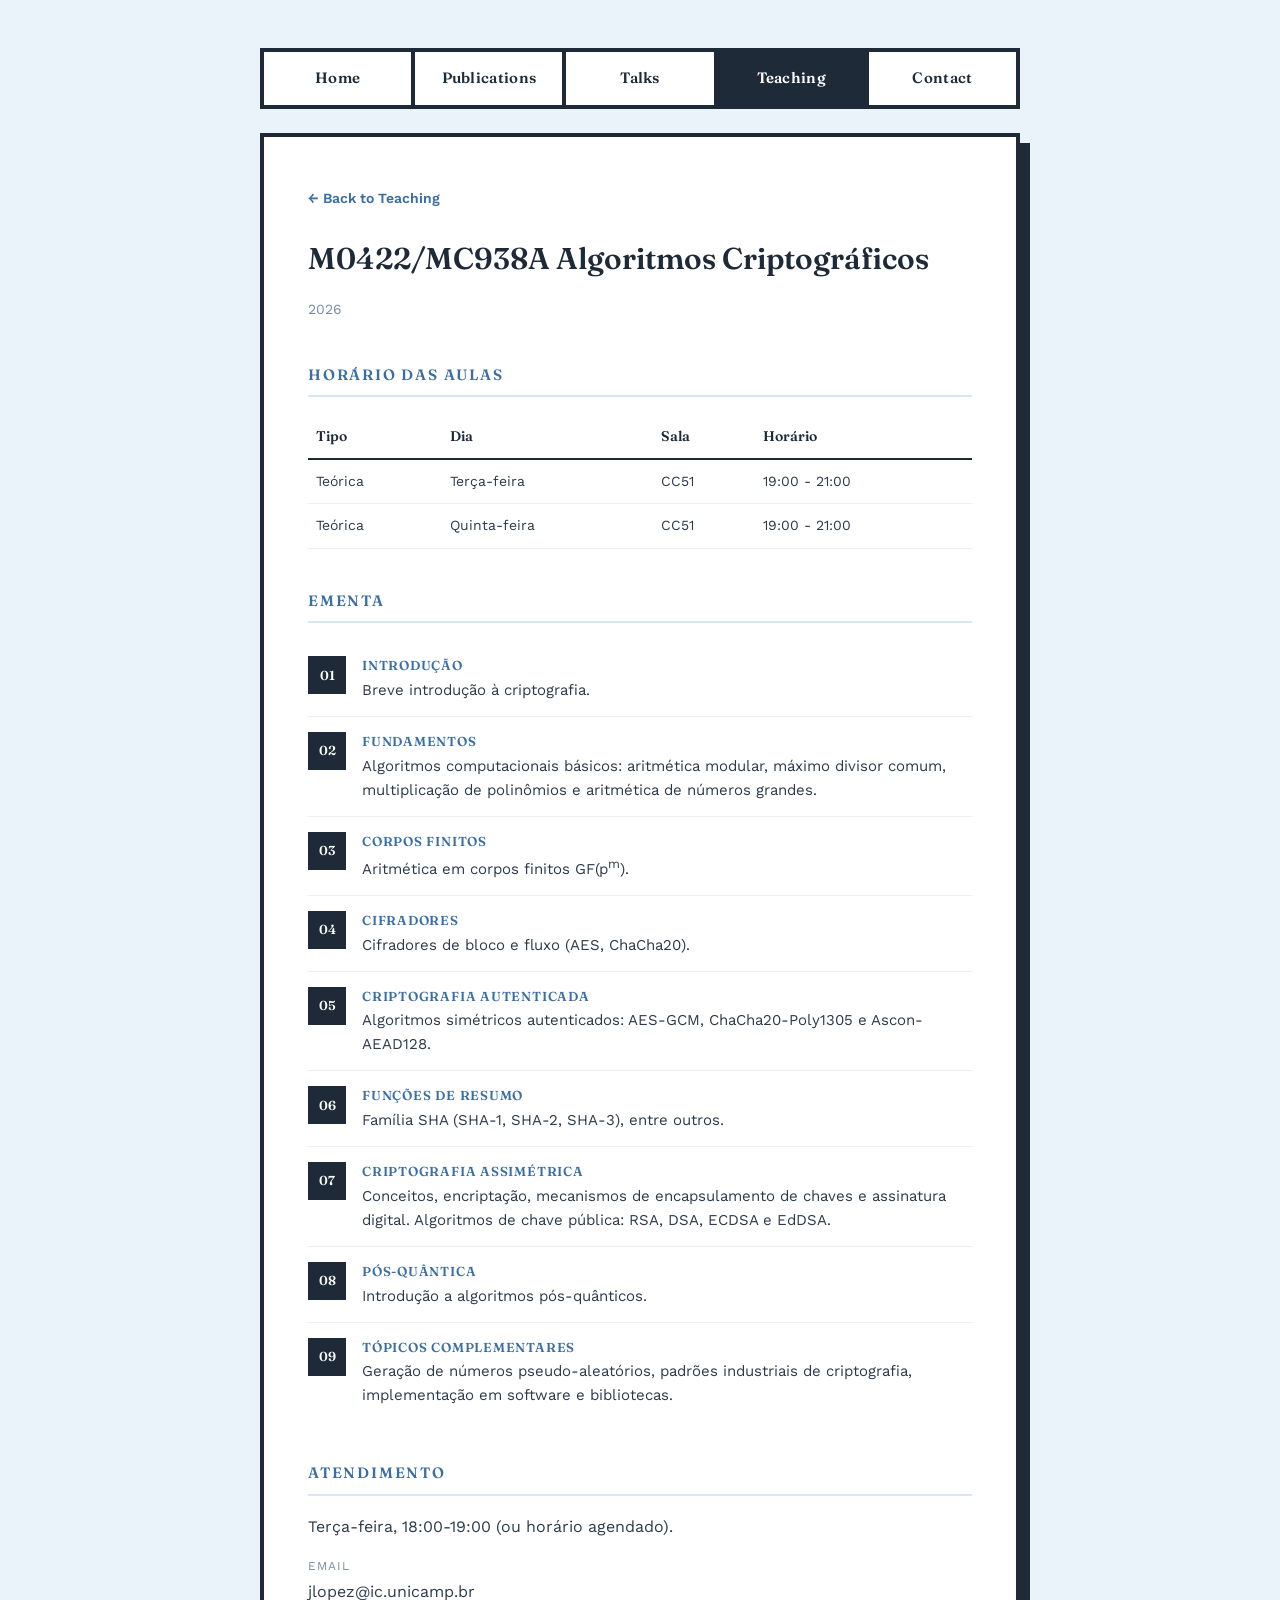
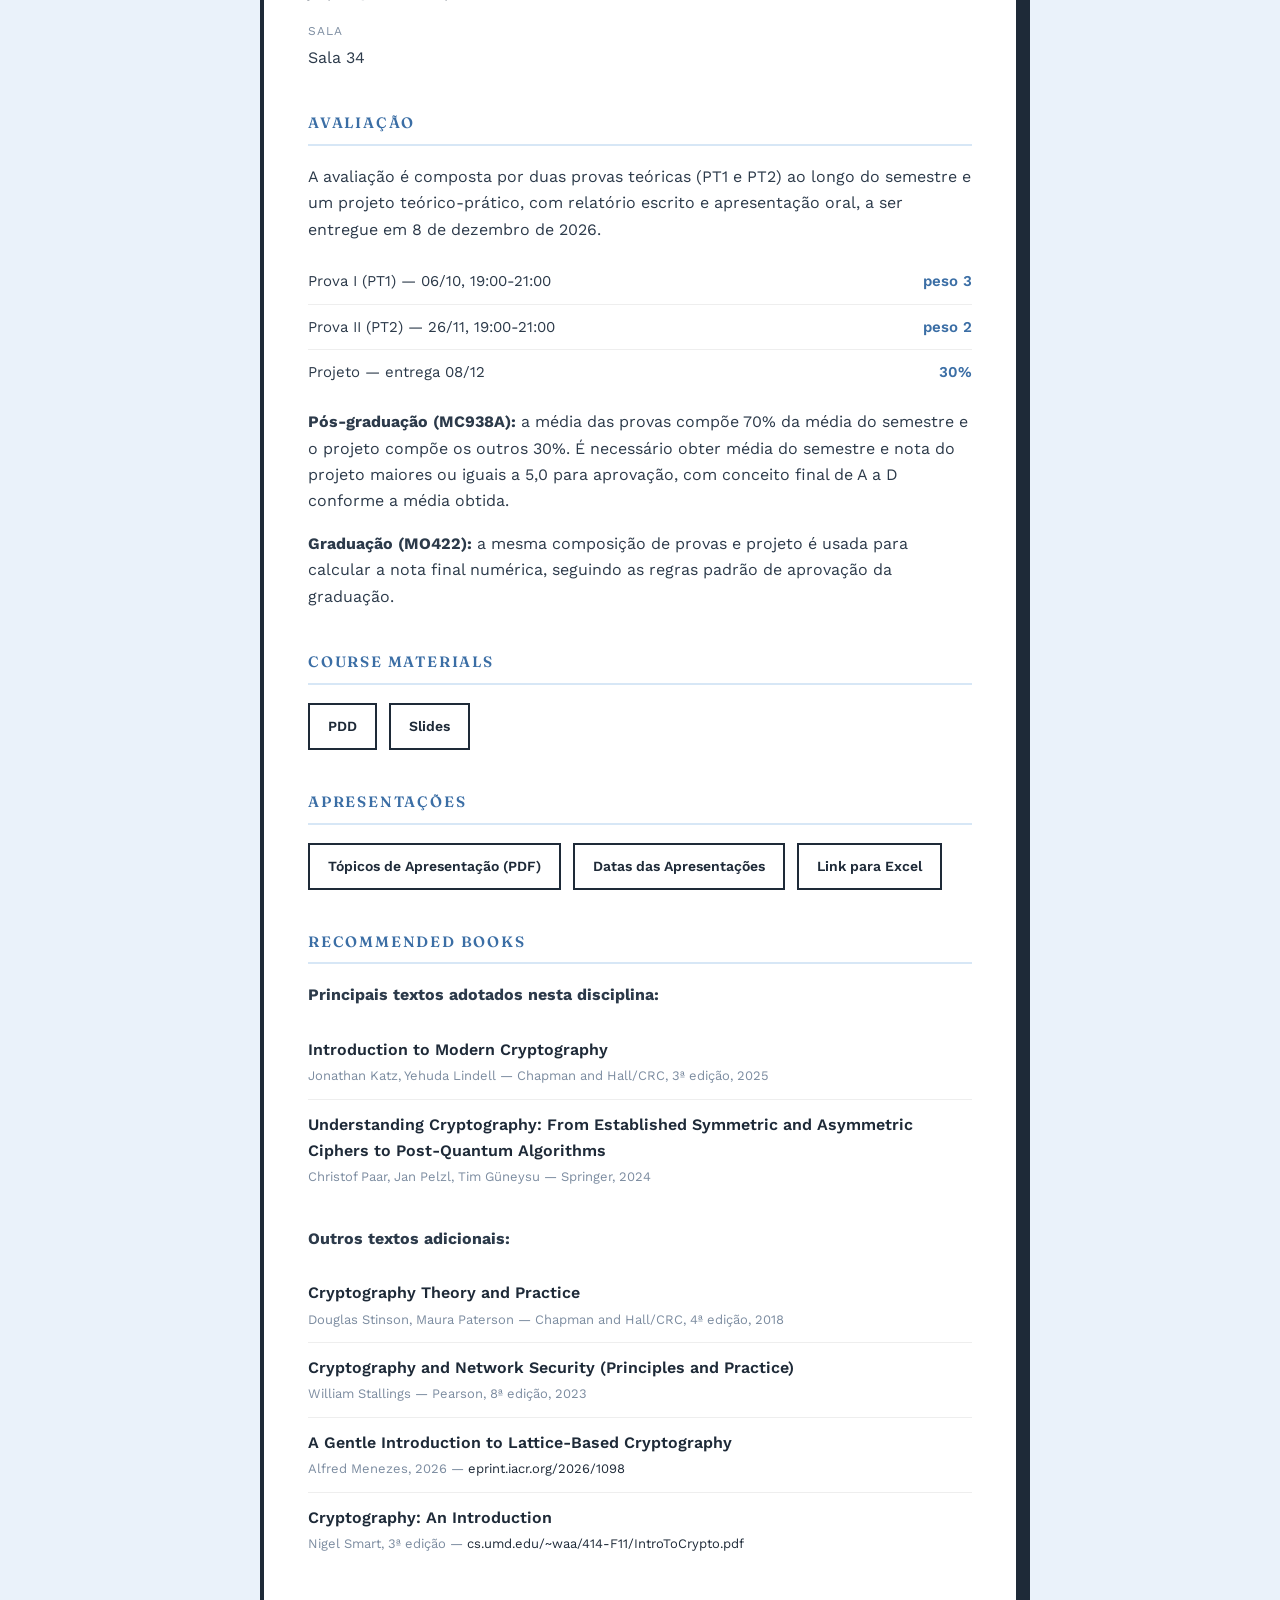
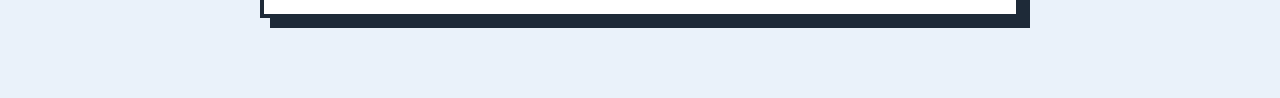
==== courses/M0422/index.html @ 2acc17bf "tela_Slides" ====
<!DOCTYPE html>
<html lang="pt-br">
<head>
  <meta charset="UTF-8">
  <meta name="viewport" content="width=device-width, initial-scale=1.0">
  <title>M0422 — Julio López</title>

  <link rel="preconnect" href="https://fonts.googleapis.com">
  <link href="https://fonts.googleapis.com/css2?family=Fraunces:wght@500;600;700&family=Work+Sans:wght@400;500;600&display=swap" rel="stylesheet">

  <link rel="stylesheet" href="../../assets/css/style.css">

  <style>
    .ementa-list {
      list-style: none;
      padding: 0;
      margin: 0;
      counter-reset: ementa-counter;
    }

    .ementa-list li {
      counter-increment: ementa-counter;
      display: flex;
      gap: 16px;
      align-items: flex-start;
      padding: 14px 0;
      border-bottom: 1px solid #eee;
    }

    .ementa-list li:last-child {
      border-bottom: none;
    }

    .ementa-list li::before {
      content: counter(ementa-counter, decimal-leading-zero);
      flex-shrink: 0;
      width: 34px;
      height: 34px;
      display: flex;
      align-items: center;
      justify-content: center;
      font-family: var(--font-display);
      font-weight: 600;
      font-size: 13px;
      color: var(--card-bg);
      background: var(--ink);
      border: 2px solid var(--ink);
      margin-top: 1px;
    }

    .ementa-list .ementa-text {
      font-size: 15px;
      line-height: 1.6;
    }

    .ementa-list .ementa-tag {
      display: block;
      font-family: var(--font-display);
      font-weight: 600;
      font-size: 13px;
      text-transform: uppercase;
      letter-spacing: 0.06em;
      color: var(--accent);
      margin-bottom: 2px;
    }
  </style>
</head>
<body>

  <nav class="top-nav">
    <a href="../../index.html">Home</a>
    <a href="../../publications.html">Publications</a>
    <a href="../../talks.html">Talks</a>
    <a href="../../teaching.html" class="active">Teaching</a>
    <a href="../../contact.html">Contact</a>
  </nav>

  <div class="card">

    <a href="../../teaching.html" class="back-link">← Back to Teaching</a>

    <h1 class="profile-name" style="margin-bottom: 4px;">M0422/MC938A Algoritmos Criptográficos</h1>
    <p class="profile-meta" style="margin-bottom: 30px;">2026</p>

        <section>
      <h2>Horário das Aulas</h2>
      <table class="schedule-table">
        <tr>
          <th>Tipo</th>
          <th>Dia</th>
          <th>Sala</th>
          <th>Horário</th>
        </tr>
        <tr>
          <td>Teórica</td>
          <td>Terça-feira</td>
          <td>CC51</td>
          <td>19:00 - 21:00</td>
        </tr>
        <tr>
          <td>Teórica</td>
          <td>Quinta-feira</td>
          <td>CC51</td>
          <td>19:00 - 21:00</td>
        </tr>
      </table>
    </section>
    
    <section>
      <h2>Ementa</h2>
      <ul class="ementa-list">
        <li>
          <div class="ementa-text">
            <span class="ementa-tag">Introdução</span>
            Breve introdução à criptografia.
          </div>
        </li>
        <li>
          <div class="ementa-text">
            <span class="ementa-tag">Fundamentos</span>
            Algoritmos computacionais básicos: aritmética modular, máximo divisor comum, multiplicação de polinômios e aritmética de números grandes.
          </div>
        </li>
        <li>
          <div class="ementa-text">
            <span class="ementa-tag">Corpos finitos</span>
            Aritmética em corpos finitos GF(p<sup>m</sup>).
          </div>
        </li>
        <li>
          <div class="ementa-text">
            <span class="ementa-tag">Cifradores</span>
            Cifradores de bloco e fluxo (AES, ChaCha20).
          </div>
        </li>
        <li>
          <div class="ementa-text">
            <span class="ementa-tag">Criptografia autenticada</span>
            Algoritmos simétricos autenticados: AES-GCM, ChaCha20-Poly1305 e Ascon-AEAD128.
          </div>
        </li>
        <li>
          <div class="ementa-text">
            <span class="ementa-tag">Funções de resumo</span>
            Família SHA (SHA-1, SHA-2, SHA-3), entre outros.
          </div>
        </li>
        <li>
          <div class="ementa-text">
            <span class="ementa-tag">Criptografia assimétrica</span>
            Conceitos, encriptação, mecanismos de encapsulamento de chaves e assinatura digital. Algoritmos de chave pública: RSA, DSA, ECDSA e EdDSA.
          </div>
        </li>
        <li>
          <div class="ementa-text">
            <span class="ementa-tag">Pós-quântica</span>
            Introdução a algoritmos pós-quânticos.
          </div>
        </li>
        <li>
          <div class="ementa-text">
            <span class="ementa-tag">Tópicos complementares</span>
            Geração de números pseudo-aleatórios, padrões industriais de criptografia, implementação em software e bibliotecas.
          </div>
        </li>
      </ul>
    </section>



    <section>
      <h2>Atendimento</h2>
      <p class="bio-text">Terça-feira, 18:00-19:00 (ou horário agendado).</p>
      <div class="contact-field">
        <div class="contact-label">Email</div>
        <div class="contact-value">jlopez@ic.unicamp.br</div>
      </div>
      <div class="contact-field">
        <div class="contact-label">Sala</div>
        <div class="contact-value">Sala 34</div>
      </div>
    </section>

    <section>
      <h2>Avaliação</h2>
      <p class="bio-text">
        A avaliação é composta por duas provas teóricas (PT1 e PT2) ao longo do semestre e um projeto
        teórico-prático, com relatório escrito e apresentação oral, a ser entregue em 8 de dezembro de 2026.
      </p>
      <ul class="grading-list">
        <li>
          <span>Prova I (PT1) — 06/10, 19:00-21:00</span>
          <span class="grading-weight">peso 3</span>
        </li>
        <li>
          <span>Prova II (PT2) — 26/11, 19:00-21:00</span>
          <span class="grading-weight">peso 2</span>
        </li>
        <li>
          <span>Projeto — entrega 08/12</span>
          <span class="grading-weight">30%</span>
        </li>
      </ul>
      <p class="bio-text" style="margin-top: 14px;">
        <strong>Pós-graduação (MC938A):</strong> a média das provas compõe 70% da média do semestre e o
        projeto compõe os outros 30%. É necessário obter média do semestre e nota do projeto maiores ou
        iguais a 5,0 para aprovação, com conceito final de A a D conforme a média obtida.
      </p>
      <p class="bio-text">
        <strong>Graduação (MO422):</strong> a mesma composição de provas e projeto é usada para calcular a
        nota final numérica, seguindo as regras padrão de aprovação da graduação.
      </p>
    </section>

    <section>
  <h2>Course Materials</h2>
  <div class="resource-links">
    <a href="https://drive.google.com/file/d/1GjkpeFEqnOr3xIIUuOeKSNVQoxFc2pYh/view?usp=sharing" class="resource-link" target="_blank">PDD</a>
     <a href="slidesM0422.html" class="resource-link">Slides</a>
  </div>
</section>

<section>
  <h2>Apresentações</h2>
  <div class="resource-links">
    <a href="index.html" class="resource-link" target="_blank">Tópicos de Apresentação (PDF)</a>
    <a href="index.html" class="resource-link" target="_blank">Datas das Apresentações</a>
    <a href="index.html" class="resource-link" target="_blank">Link para Excel</a>
  </div>
</section>

    <section>
      <h2>Recommended Books</h2>

      <p class="bio-text" style="margin-top: 18px;"><strong>Principais textos adotados nesta disciplina:</strong></p>
      <ul class="textbook-list">
        <li>
          <div class="textbook-title">Introduction to Modern Cryptography</div>
          <div class="textbook-meta">Jonathan Katz, Yehuda Lindell — Chapman and Hall/CRC, 3ª edição, 2025</div>
        </li>
        <li>
          <div class="textbook-title">Understanding Cryptography: From Established Symmetric and Asymmetric Ciphers to Post-Quantum Algorithms</div>
          <div class="textbook-meta">Christof Paar, Jan Pelzl, Tim Güneysu — Springer, 2024</div>
        </li>
      </ul>

      <p class="bio-text" style="margin-top: 26px;"><strong>Outros textos adicionais:</strong></p>
      <ul class="textbook-list">
        <li>
          <div class="textbook-title">Cryptography Theory and Practice</div>
          <div class="textbook-meta">Douglas Stinson, Maura Paterson — Chapman and Hall/CRC, 4ª edição, 2018</div>
        </li>
        <li>
          <div class="textbook-title">Cryptography and Network Security (Principles and Practice)</div>
          <div class="textbook-meta">William Stallings — Pearson, 8ª edição, 2023</div>
        </li>
        <li>
          <div class="textbook-title">A Gentle Introduction to Lattice-Based Cryptography</div>
          <div class="textbook-meta">Alfred Menezes, 2026 — <a href="https://eprint.iacr.org/2026/1098" target="_blank" class="course-link">eprint.iacr.org/2026/1098</a></div>
        </li>
        <li>
          <div class="textbook-title">Cryptography: An Introduction</div>
          <div class="textbook-meta">Nigel Smart, 3ª edição — <a href="https://www.cs.umd.edu/~waa/414-F11/IntroToCrypto.pdf" target="_blank" class="course-link">cs.umd.edu/~waa/414-F11/IntroToCrypto.pdf</a></div>
        </li>
      </ul>
    </section>

  </div>

</body>
</html>
---- assets/css/style.css ----
:root {
  --bg-page: #EAF2FA;
  --bg-page-soft: #D7E7F6;
  --ink: #1E2A38;
  --text: #2C3A4A;
  --muted: #7C8CA0;
  --card-bg: #FFFFFF;
  --accent: #3B6EA5;
  --chip-bg: #F2F7FC;

  --font-display: 'Fraunces', Georgia, serif;
  --font-body: 'Work Sans', -apple-system, sans-serif;

  --border-width: 4px;
  --shadow-offset: 10px;
}

* {
  box-sizing: border-box;
}

html, body {
  margin: 0;
  padding: 0;
}

body {
  font-family: var(--font-body);
  color: var(--text);
  line-height: 1.65;
  background-color: var(--bg-page);
  min-height: 100vh;
  padding: 48px 20px 80px;
}

.top-nav {
  max-width: 760px;
  margin: 0 auto 24px;
  display: flex;
  border: var(--border-width) solid var(--ink);
  background: var(--card-bg);
}

.top-nav a {
  flex: 1;
  text-align: center;
  font-family: var(--font-display);
  font-weight: 600;
  font-size: 15px;
  text-decoration: none;
  color: var(--ink);
  background: var(--card-bg);
  padding: 14px 10px;
  letter-spacing: 0.02em;
  border-right: var(--border-width) solid var(--ink);
  transition: background 0.15s ease, color 0.15s ease;
}

.top-nav a:last-child {
  border-right: none;
}

.top-nav a:hover {
  background: var(--bg-page-soft);
}

.top-nav a.active {
  background: var(--ink);
  color: var(--card-bg);
}

.card {
  max-width: 760px;
  margin: 0 auto;
  background: var(--card-bg);
  border: var(--border-width) solid var(--ink);
  box-shadow: var(--shadow-offset) var(--shadow-offset) 0 var(--ink);
  padding: 48px 44px;
}

@media (max-width: 600px) {
  .card { padding: 32px 24px; }
  :root { --shadow-offset: 6px; }
}

.profile-block {
  display: flex;
  gap: 28px;
  align-items: center;
  margin-bottom: 36px;
  flex-wrap: wrap;
}

.profile-block img {
  width: 128px;
  height: 128px;
  object-fit: cover;
  border: var(--border-width) solid var(--ink);
  flex-shrink: 0;
}

.profile-name {
  font-family: var(--font-display);
  font-size: 30px;
  font-weight: 600;
  margin: 0 0 8px 0;
  color: var(--ink);
}

.profile-meta {
  font-size: 14px;
  color: var(--muted);
  line-height: 1.8;
}

.profile-meta a {
  color: var(--accent);
  text-decoration: none;
}

.profile-meta a:hover {
  text-decoration: underline;
}

section {
  margin-top: 40px;
}

section h2 {
  font-family: var(--font-display);
  font-size: 15px;
  font-weight: 600;
  text-transform: uppercase;
  letter-spacing: 0.12em;
  color: var(--accent);
  border-bottom: 2px solid var(--bg-page-soft);
  padding-bottom: 8px;
  margin: 0 0 18px 0;
}

.bio-text p {
  margin: 0 0 14px 0;
}

.chip-list {
  display: flex;
  flex-wrap: wrap;
  gap: 10px;
}

.chip {
  font-size: 14px;
  font-weight: 500;
  color: var(--ink);
  background: var(--chip-bg);
  border: 2px solid var(--ink);
  padding: 8px 16px;
  cursor: default;
  transition: transform 0.2s ease, background 0.2s ease, box-shadow 0.2s ease;
}

.chip:hover {
  transform: scale(1.12);
  background: var(--bg-page);
  box-shadow: 3px 3px 0 var(--ink);
}

.awards-list {
  list-style: none;
  padding: 0;
  margin: 0;
}

.awards-list li {
  display: flex;
  gap: 14px;
  padding: 10px 0;
  border-bottom: 1px solid #eee;
  font-size: 15px;
}

.awards-list li:last-child {
  border-bottom: none;
}

.award-year {
  font-family: var(--font-display);
  font-weight: 600;
  color: var(--accent);
  flex-shrink: 0;
  width: 52px;
}

.pub-item {
  padding: 14px 0;
  border-bottom: 1px solid #eee;
}

.pub-item:last-child {
  border-bottom: none;
}

.pub-title {
  font-weight: 600;
  color: var(--ink);
  margin-bottom: 4px;
}

.pub-venue {
  font-size: 13px;
  color: var(--muted);
  font-style: italic;
}

.see-more {
  display: inline-block;
  margin-top: 18px;
  font-weight: 600;
  color: var(--accent);
  text-decoration: none;
  border-bottom: 2px solid var(--accent);
  padding-bottom: 2px;
}

.see-more:hover {
  color: var(--ink);
  border-color: var(--ink);
}

.plain-list {
  padding-left: 20px;
  margin: 0;
}

.plain-list li {
  margin-bottom: 10px;
}

.course-link {
  color: var(--ink);
  text-decoration: none;
  border-bottom: 1px solid transparent;
}

.course-link:hover {
  color: var(--accent);
  border-bottom-color: var(--accent);
}

.back-link {
  display: inline-block;
  margin-bottom: 24px;
  font-size: 14px;
  font-weight: 600;
  color: var(--accent);
  text-decoration: none;
}

.back-link:hover {
  color: var(--ink);
}

.schedule-table {
  width: 100%;
  border-collapse: collapse;
  margin-top: 4px;
}

.schedule-table th,
.schedule-table td {
  text-align: left;
  padding: 10px 8px;
  border-bottom: 1px solid #eee;
  font-size: 14px;
}

.schedule-table th {
  font-family: var(--font-display);
  font-weight: 600;
  color: var(--ink);
  border-bottom: 2px solid var(--ink);
}

.grading-list {
  list-style: none;
  padding: 0;
  margin: 0;
}

.grading-list li {
  display: flex;
  justify-content: space-between;
  padding: 10px 0;
  border-bottom: 1px solid #eee;
  font-size: 15px;
}

.grading-list li:last-child {
  border-bottom: none;
}

.grading-weight {
  font-weight: 600;
  color: var(--accent);
}

.resource-links {
  display: flex;
  gap: 12px;
  flex-wrap: wrap;
}

.resource-link {
  display: inline-block;
  font-weight: 600;
  font-size: 14px;
  color: var(--ink);
  background: var(--card-bg);
  border: 2px solid var(--ink);
  padding: 10px 18px;
  text-decoration: none;
  transition: background 0.15s ease, color 0.15s ease;
}

.resource-link:hover {
  background: var(--ink);
  color: var(--card-bg);
}

.resource-link.primary {
  background: var(--ink);
  color: var(--card-bg);
}

.resource-link.primary:hover {
  background: var(--accent);
  border-color: var(--accent);
}

.textbook-list {
  list-style: none;
  padding: 0;
  margin: 0;
}

.textbook-list li {
  padding: 12px 0;
  border-bottom: 1px solid #eee;
}

.textbook-list li:last-child {
  border-bottom: none;
}

.textbook-title {
  font-weight: 600;
  color: var(--ink);
}

.textbook-meta {
  font-size: 13px;
  color: var(--muted);
  margin-top: 2px;
}

.talk-item {
  padding: 16px 0;
  border-bottom: 1px solid #eee;
}

.talk-item:last-child {
  border-bottom: none;
}

.talk-header {
  display: flex;
  justify-content: space-between;
  align-items: center;
  margin-bottom: 6px;
}

.talk-type {
  font-size: 11px;
  font-weight: 600;
  text-transform: uppercase;
  letter-spacing: 0.06em;
  color: var(--accent);
  background: var(--chip-bg);
  border: 1px solid var(--accent);
  padding: 3px 8px;
}

.talk-date {
  font-size: 13px;
  color: var(--muted);
  font-family: var(--font-display);
  font-weight: 600;
}

.talk-title {
  font-weight: 600;
  color: var(--ink);
  margin-bottom: 4px;
}

.talk-venue {
  font-size: 13px;
  color: var(--muted);
  font-style: italic;
  margin-bottom: 12px;
}

.talk-links {
  display: flex;
  gap: 10px;
  flex-wrap: wrap;
}

.resource-link.small {
  padding: 6px 14px;
  font-size: 13px;
}

.student-group {
  margin-bottom: 22px;
}

.student-group:last-child {
  margin-bottom: 0;
}

.student-group h3 {
  font-family: var(--font-display);
  font-size: 15px;
  font-weight: 600;
  color: var(--ink);
  margin: 0 0 8px 0;
}

.student-list {
  list-style: none;
  padding: 0;
  margin: 0;
}

.student-list li {
  display: flex;
  justify-content: space-between;
  align-items: baseline;
  gap: 12px;
  padding: 8px 0;
  border-bottom: 1px solid #eee;
  font-size: 15px;
}

.student-list li:last-child {
  border-bottom: none;
}

.student-name {
  font-weight: 600;
  color: var(--ink);
  flex-shrink: 0;
}

.student-meta {
  font-size: 13px;
  color: var(--muted);
  text-align: right;
}

.contact-field {
  margin-bottom: 16px;
}

.contact-label {
  font-size: 12px;
  text-transform: uppercase;
  letter-spacing: 0.08em;
  color: var(--muted);
  margin-bottom: 3px;
}

.contact-value a {
  color: var(--accent);
  text-decoration: none;
}

.contact-value a:hover {
  text-decoration: underline;
}

/* --- Ementa (lista numerada com tags) --- */

.ementa-list {
  list-style: none;
  padding: 0;
  margin: 0;
  counter-reset: ementa-counter;
}

.ementa-list li {
  counter-increment: ementa-counter;
  display: flex;
  gap: 16px;
  align-items: flex-start;
  padding: 14px 0;
  border-bottom: 1px solid #eee;
}

.ementa-list li:last-child {
  border-bottom: none;
}

.ementa-list li::before {
  content: counter(ementa-counter, decimal-leading-zero);
  flex-shrink: 0;
  width: 34px;
  height: 34px;
  display: flex;
  align-items: center;
  justify-content: center;
  font-family: var(--font-display);
  font-weight: 600;
  font-size: 13px;
  color: var(--card-bg);
  background: var(--ink);
  border: 2px solid var(--ink);
  margin-top: 1px;
}

.ementa-list .ementa-text {
  font-size: 15px;
  line-height: 1.6;
}

.ementa-list .ementa-tag {
  display: block;
  font-family: var(--font-display);
  font-weight: 600;
  font-size: 13px;
  text-transform: uppercase;
  letter-spacing: 0.06em;
  color: var(--accent);
  margin-bottom: 2px;
}

/* --- Slides (lista numerada de links) --- */

.slide-list {
  list-style: none;
  padding: 0;
  margin: 0;
  counter-reset: slide-counter;
}

.slide-item {
  counter-increment: slide-counter;
}

.slide-item a {
  display: flex;
  align-items: center;
  gap: 16px;
  padding: 16px 4px;
  border-bottom: 1px solid #eee;
  text-decoration: none;
  color: inherit;
  transition: background 0.15s ease, padding-left 0.15s ease;
}

.slide-item:last-child a {
  border-bottom: none;
}

.slide-item a:hover {
  background: var(--chip-bg);
  padding-left: 12px;
}

.slide-item a::before {
  content: counter(slide-counter, decimal-leading-zero);
  flex-shrink: 0;
  width: 34px;
  height: 34px;
  display: flex;
  align-items: center;
  justify-content: center;
  font-family: var(--font-display);
  font-weight: 600;
  font-size: 13px;
  color: var(--card-bg);
  background: var(--ink);
  border: 2px solid var(--ink);
}

.slide-info {
  flex: 1;
  min-width: 0;
}

.slide-name {
  font-weight: 600;
  color: var(--ink);
  margin-bottom: 2px;
}

.slide-meta {
  font-size: 13px;
  color: var(--muted);
}

.slide-item a:hover .slide-name {
  color: var(--accent);
}

.slide-arrow {
  flex-shrink: 0;
  font-size: 18px;
  color: var(--muted);
}

.slide-item a:hover .slide-arrow {
  color: var(--accent);
}

element::-webkit-scrollbar {
  display: none;
}
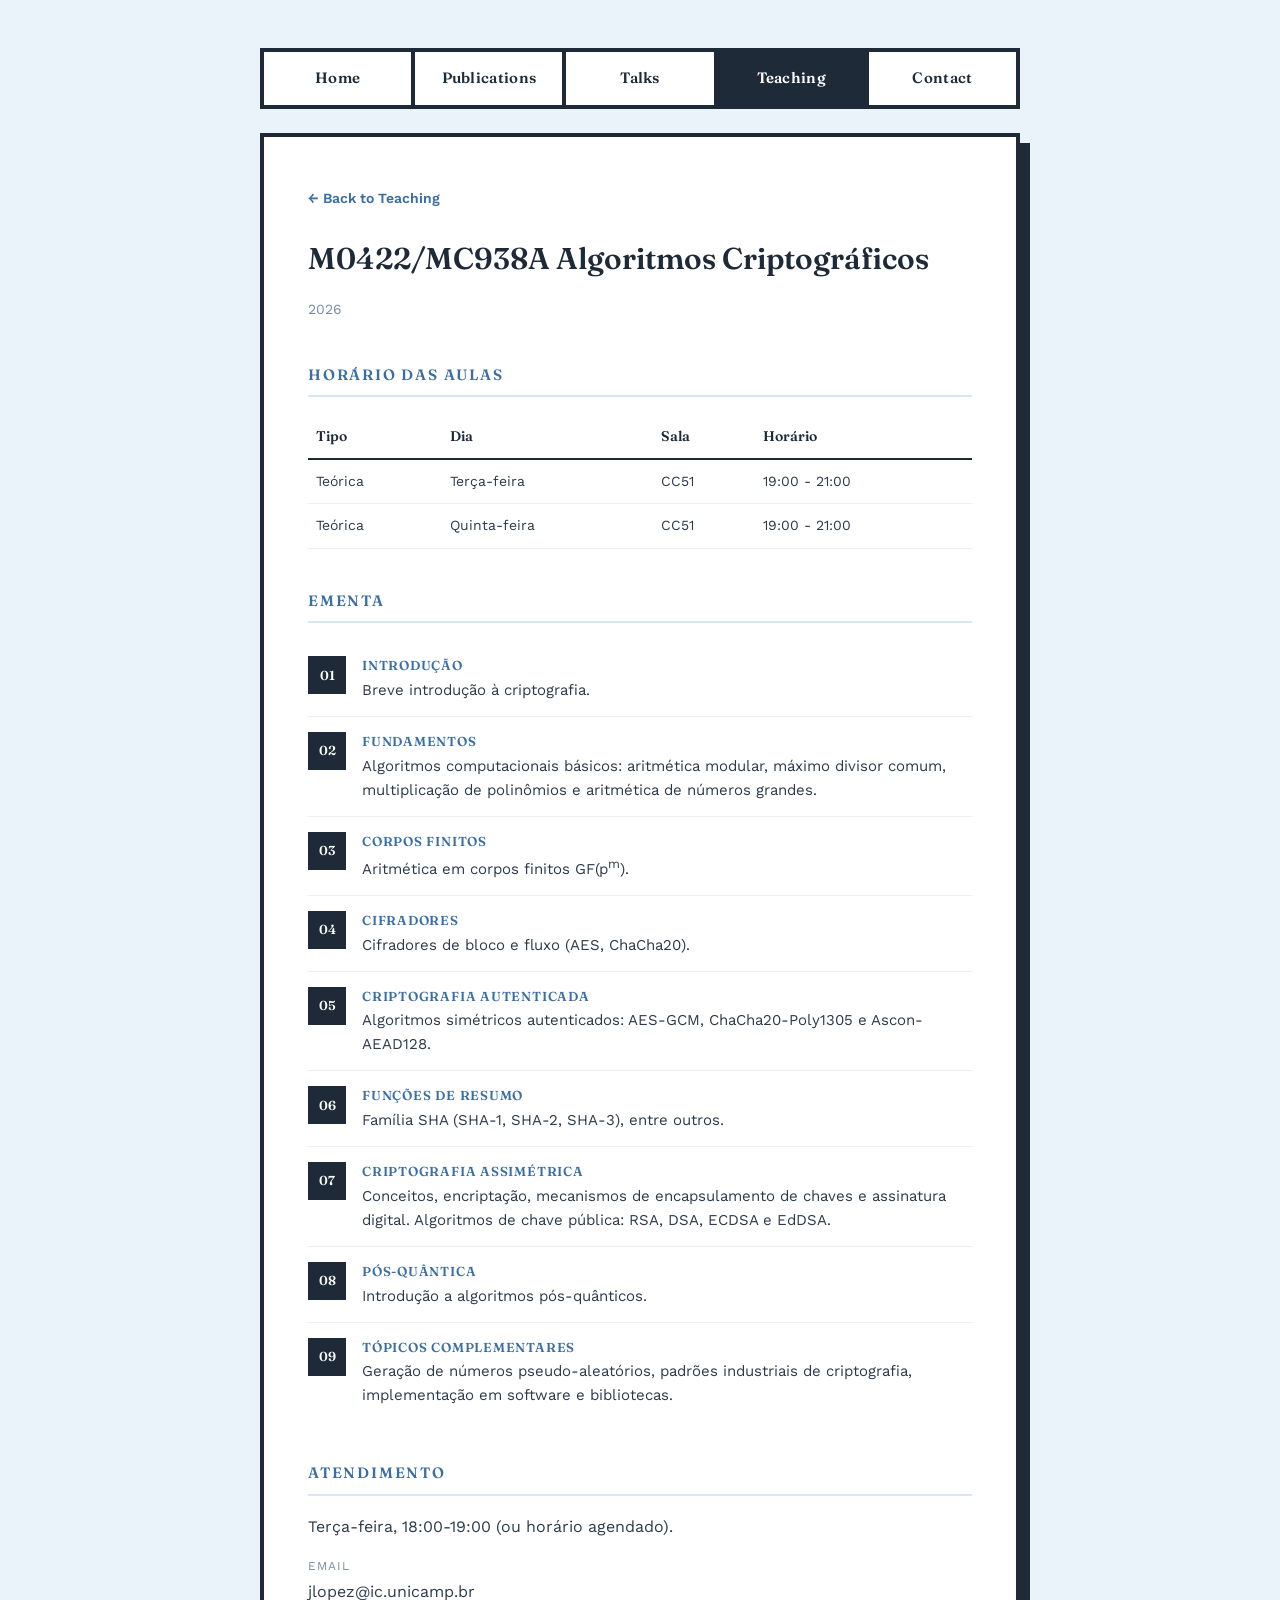
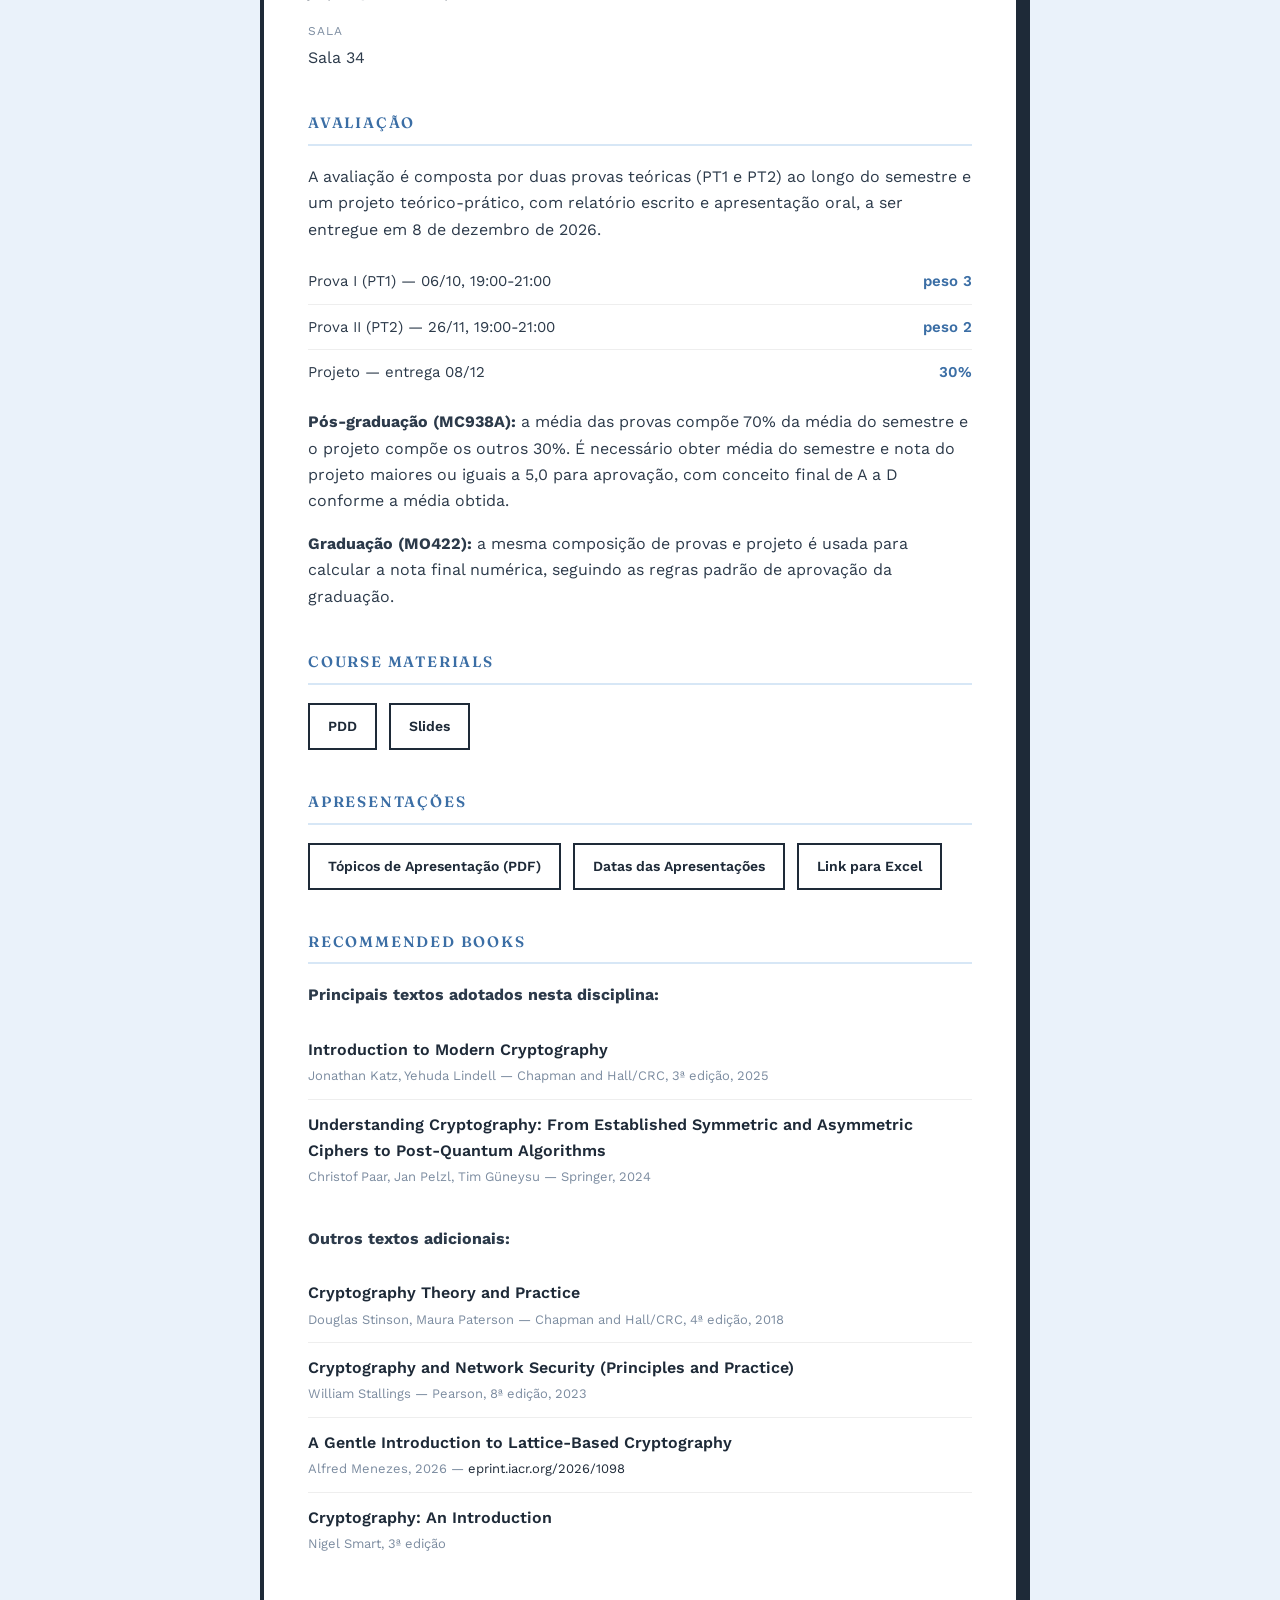
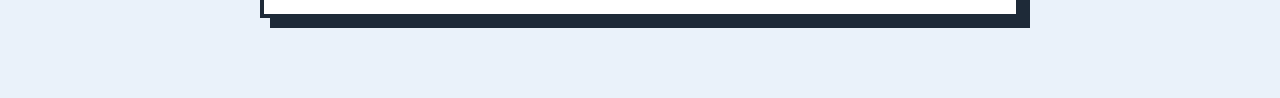
==== commit 7993aba2: "Update index.html" ====
--- a/courses/M0422/index.html
+++ b/courses/M0422/index.html
@@ -260,7 +260,7 @@
         </li>
         <li>
           <div class="textbook-title">Cryptography: An Introduction</div>
-          <div class="textbook-meta">Nigel Smart, 3ª edição — <a href="https://www.cs.umd.edu/~waa/414-F11/IntroToCrypto.pdf" target="_blank" class="course-link">cs.umd.edu/~waa/414-F11/IntroToCrypto.pdf</a></div>
+          <div class="textbook-meta">Nigel Smart, 3ª edição</div>
         </li>
       </ul>
     </section>
@@ -268,4 +268,4 @@
   </div>
 
 </body>
-</html>+</html>
